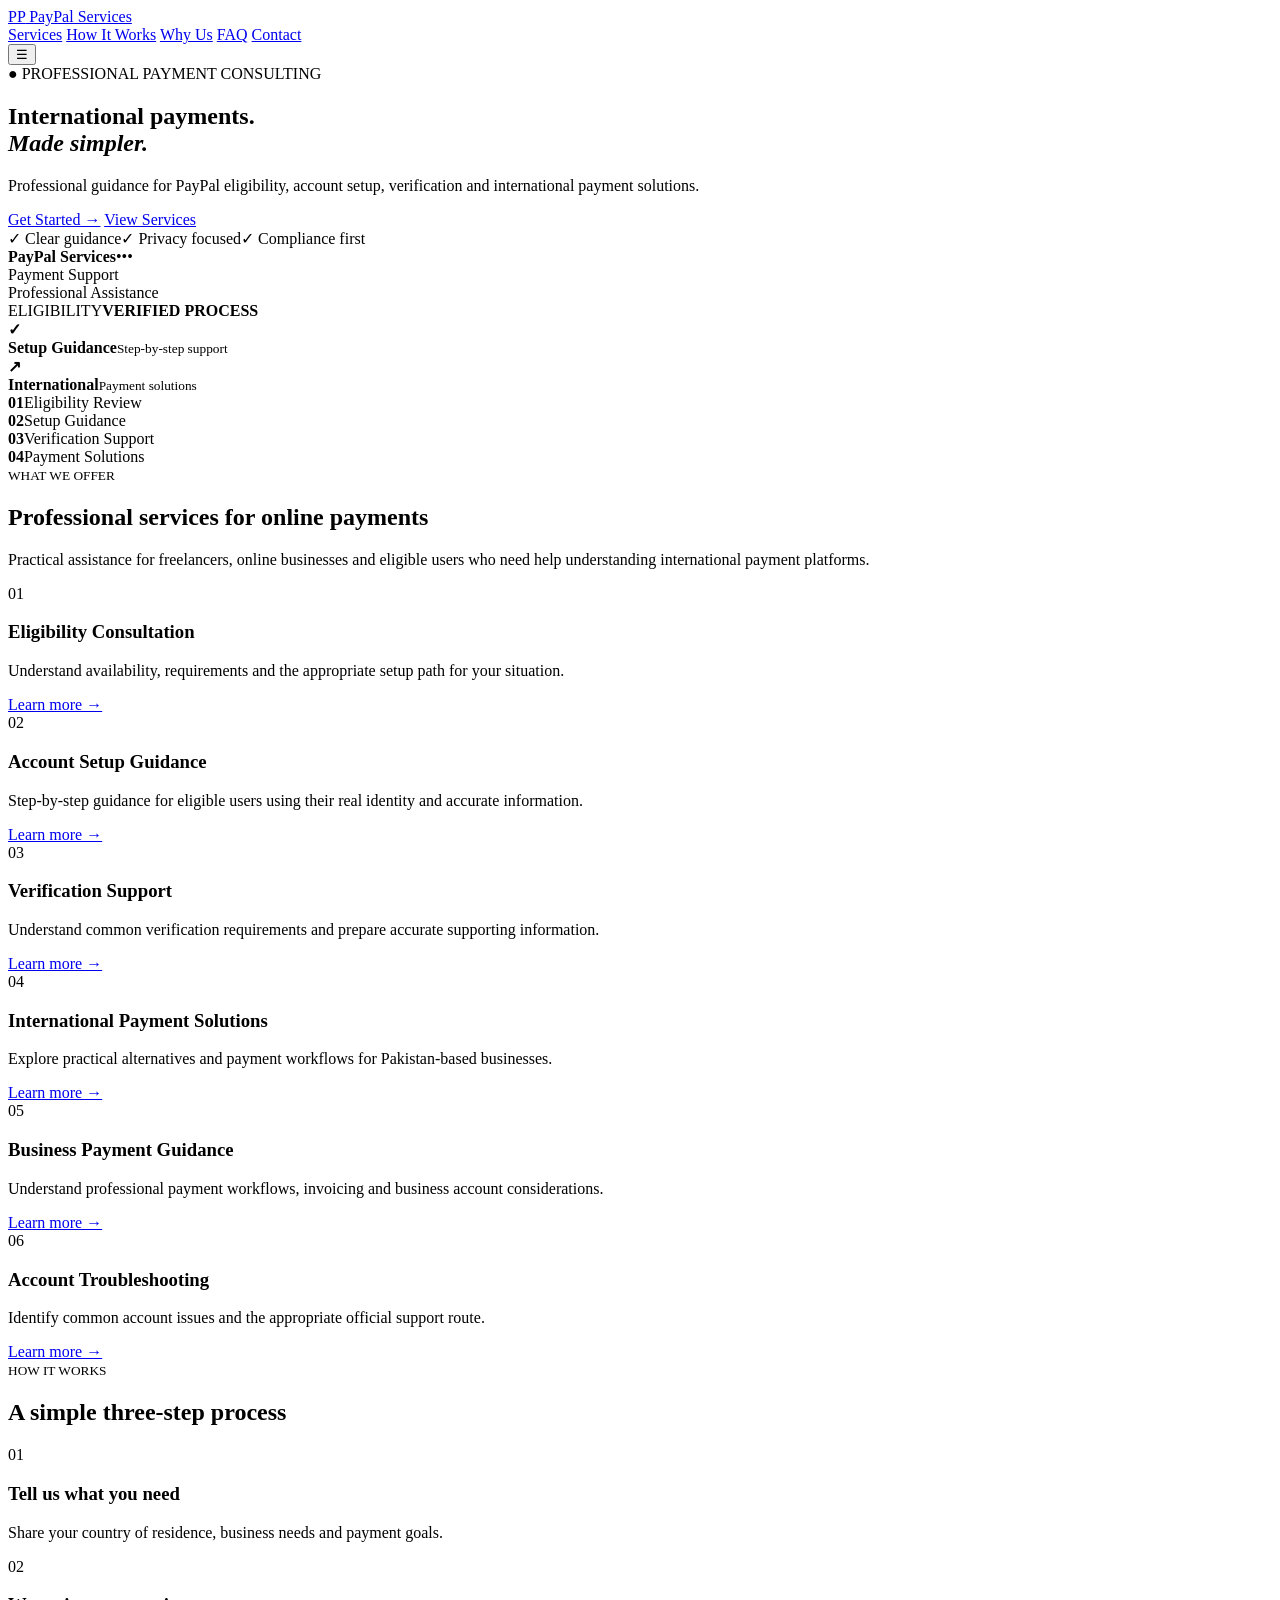
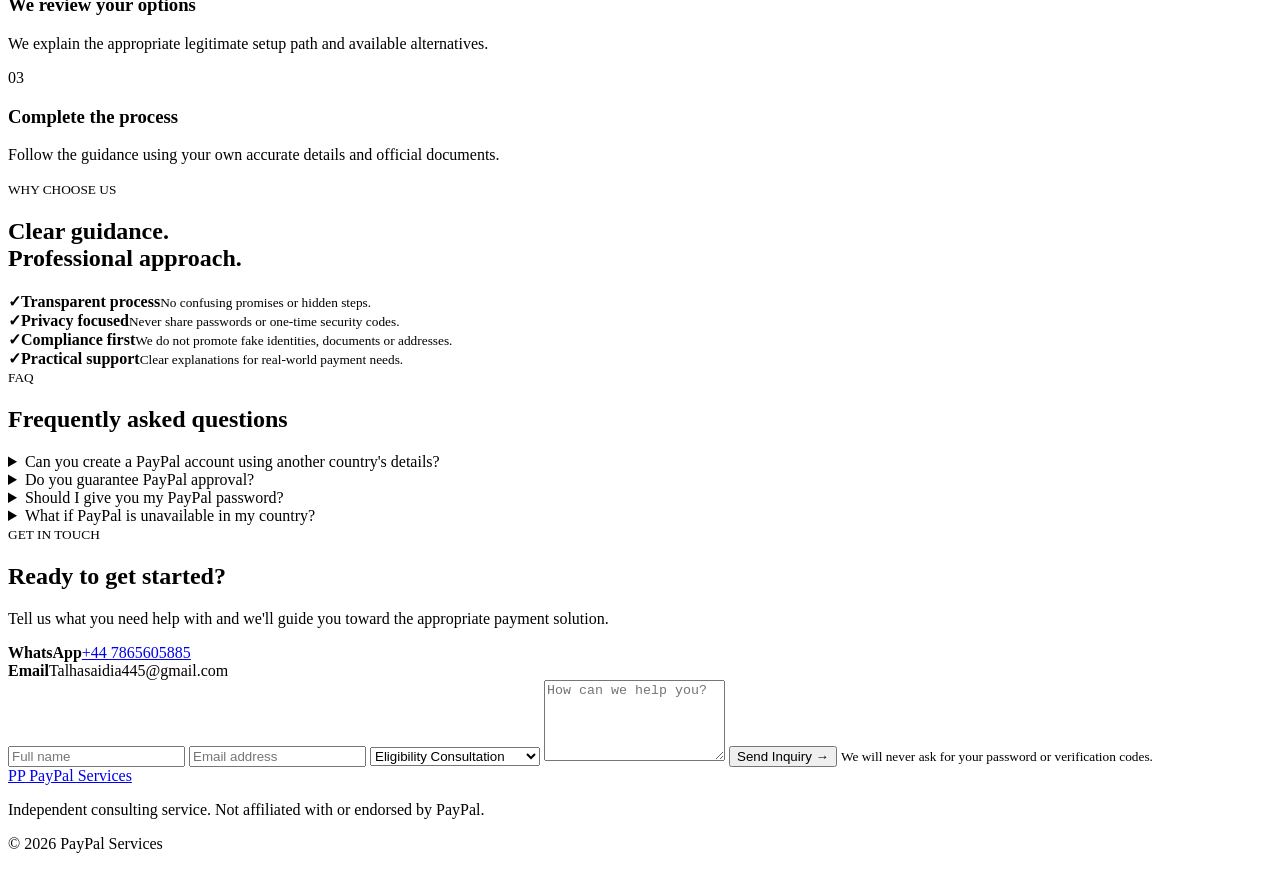
==== index[1].html @ 5d77dab0 "Add files via upload" ====
<!DOCTYPE html>
<html lang="en">
<head>
<meta charset="UTF-8">
<meta name="viewport" content="width=device-width, initial-scale=1.0">
<title>PayPal Services | Professional Payment Assistance</title>
<link rel="stylesheet" href="style.css">
</head>
<body>
<header>
  <div class="nav-wrap">
    <a class="logo" href="#home"><span>PP</span> PayPal Services</a>
    <nav>
      <a href="#services">Services</a>
      <a href="#how">How It Works</a>
      <a href="#about">Why Us</a>
      <a href="#faq">FAQ</a>
      <a class="nav-btn" href="#contact">Contact</a>
    </nav>
    <button class="hamburger">☰</button>
  </div>
</header>

<section id="home" class="hero">
  <div class="hero-inner">
    <div class="hero-text">
      <div class="pill">● PROFESSIONAL PAYMENT CONSULTING</div>
      <h1>International payments.<br><em>Made simpler.</em></h1>
      <p>Professional guidance for PayPal eligibility, account setup, verification and international payment solutions.</p>
      <div class="buttons">
        <a class="btn main" href="#contact">Get Started →</a>
        <a class="btn light" href="#services">View Services</a>
      </div>
      <div class="trust">
        <span>✓ Clear guidance</span><span>✓ Privacy focused</span><span>✓ Compliance first</span>
      </div>
    </div>
    <div class="hero-visual">
      <div class="orb"></div>
      <div class="payment-card">
        <div class="card-head"><b>PayPal Services</b><span>•••</span></div>
        <div class="card-title">Payment Support</div>
        <div class="card-number">Professional Assistance</div>
        <div class="card-bottom"><span>ELIGIBILITY</span><strong>VERIFIED PROCESS</strong></div>
      </div>
      <div class="floating f1"><b>✓</b><div><strong>Setup Guidance</strong><small>Step-by-step support</small></div></div>
      <div class="floating f2"><b>↗</b><div><strong>International</strong><small>Payment solutions</small></div></div>
    </div>
  </div>
</section>

<section class="stats">
  <div><strong>01</strong><span>Eligibility Review</span></div>
  <div><strong>02</strong><span>Setup Guidance</span></div>
  <div><strong>03</strong><span>Verification Support</span></div>
  <div><strong>04</strong><span>Payment Solutions</span></div>
</section>

<section id="services" class="section">
  <div class="heading">
    <div><small>WHAT WE OFFER</small><h2>Professional services for online payments</h2></div>
    <p>Practical assistance for freelancers, online businesses and eligible users who need help understanding international payment platforms.</p>
  </div>
  <div class="service-grid">
    <article><span class="num">01</span><h3>Eligibility Consultation</h3><p>Understand availability, requirements and the appropriate setup path for your situation.</p><a href="#contact">Learn more →</a></article>
    <article><span class="num">02</span><h3>Account Setup Guidance</h3><p>Step-by-step guidance for eligible users using their real identity and accurate information.</p><a href="#contact">Learn more →</a></article>
    <article><span class="num">03</span><h3>Verification Support</h3><p>Understand common verification requirements and prepare accurate supporting information.</p><a href="#contact">Learn more →</a></article>
    <article><span class="num">04</span><h3>International Payment Solutions</h3><p>Explore practical alternatives and payment workflows for Pakistan-based businesses.</p><a href="#contact">Learn more →</a></article>
    <article><span class="num">05</span><h3>Business Payment Guidance</h3><p>Understand professional payment workflows, invoicing and business account considerations.</p><a href="#contact">Learn more →</a></article>
    <article><span class="num">06</span><h3>Account Troubleshooting</h3><p>Identify common account issues and the appropriate official support route.</p><a href="#contact">Learn more →</a></article>
  </div>
</section>

<section id="how" class="dark-section">
  <div class="heading white">
    <div><small>HOW IT WORKS</small><h2>A simple three-step process</h2></div>
  </div>
  <div class="steps">
    <div><span>01</span><h3>Tell us what you need</h3><p>Share your country of residence, business needs and payment goals.</p></div>
    <div><span>02</span><h3>We review your options</h3><p>We explain the appropriate legitimate setup path and available alternatives.</p></div>
    <div><span>03</span><h3>Complete the process</h3><p>Follow the guidance using your own accurate details and official documents.</p></div>
  </div>
</section>

<section id="about" class="section why">
  <div>
    <small>WHY CHOOSE US</small>
    <h2>Clear guidance.<br>Professional approach.</h2>
  </div>
  <div class="why-list">
    <div><b>✓</b><span><strong>Transparent process</strong><small>No confusing promises or hidden steps.</small></span></div>
    <div><b>✓</b><span><strong>Privacy focused</strong><small>Never share passwords or one-time security codes.</small></span></div>
    <div><b>✓</b><span><strong>Compliance first</strong><small>We do not promote fake identities, documents or addresses.</small></span></div>
    <div><b>✓</b><span><strong>Practical support</strong><small>Clear explanations for real-world payment needs.</small></span></div>
  </div>
</section>

<section id="faq" class="faq section">
  <div class="heading"><div><small>FAQ</small><h2>Frequently asked questions</h2></div></div>
  <details><summary>Can you create a PayPal account using another country's details?</summary><p>No. Our service focuses on legitimate setups. Users should provide their actual country of residence and accurate information.</p></details>
  <details><summary>Do you guarantee PayPal approval?</summary><p>No. Account approval and verification are controlled by the payment provider.</p></details>
  <details><summary>Should I give you my PayPal password?</summary><p>No. Never share your password, OTP, security answers or authentication codes with anyone.</p></details>
  <details><summary>What if PayPal is unavailable in my country?</summary><p>We can discuss alternative international payment solutions that may be appropriate for your circumstances.</p></details>
</section>

<section id="contact" class="contact">
  <div>
    <small>GET IN TOUCH</small>
    <h2>Ready to get started?</h2>
    <p>Tell us what you need help with and we'll guide you toward the appropriate payment solution.</p>
    <div class="contact-info">
      <div><b>WhatsApp</b><a href="https://wa.me/447865605885" target="_blank"><span>+44 7865605885</span></a></div>
      <div><b>Email</b><span>Talhasaidia445@gmail.com</span></div>
    </div>
  </div>
  <form onsubmit="sendMessage(event)">
    <input id="name" required placeholder="Full name">
    <input id="email" type="email" required placeholder="Email address">
    <select id="service"><option>Eligibility Consultation</option><option>Account Setup Guidance</option><option>Verification Support</option><option>Payment Solutions</option><option>Other</option></select>
    <textarea id="message" required placeholder="How can we help you?" rows="5"></textarea>
    <button class="btn main" type="submit">Send Inquiry →</button>
    <small>We will never ask for your password or verification codes.</small>
  </form>
</section>

<footer>
  <a class="logo" href="#home"><span>PP</span> PayPal Services</a>
  <p>Independent consulting service. Not affiliated with or endorsed by PayPal.</p>
  <p>© 2026 PayPal Services</p>
</footer>
<script src="script.js"></script>
</body>
</html>
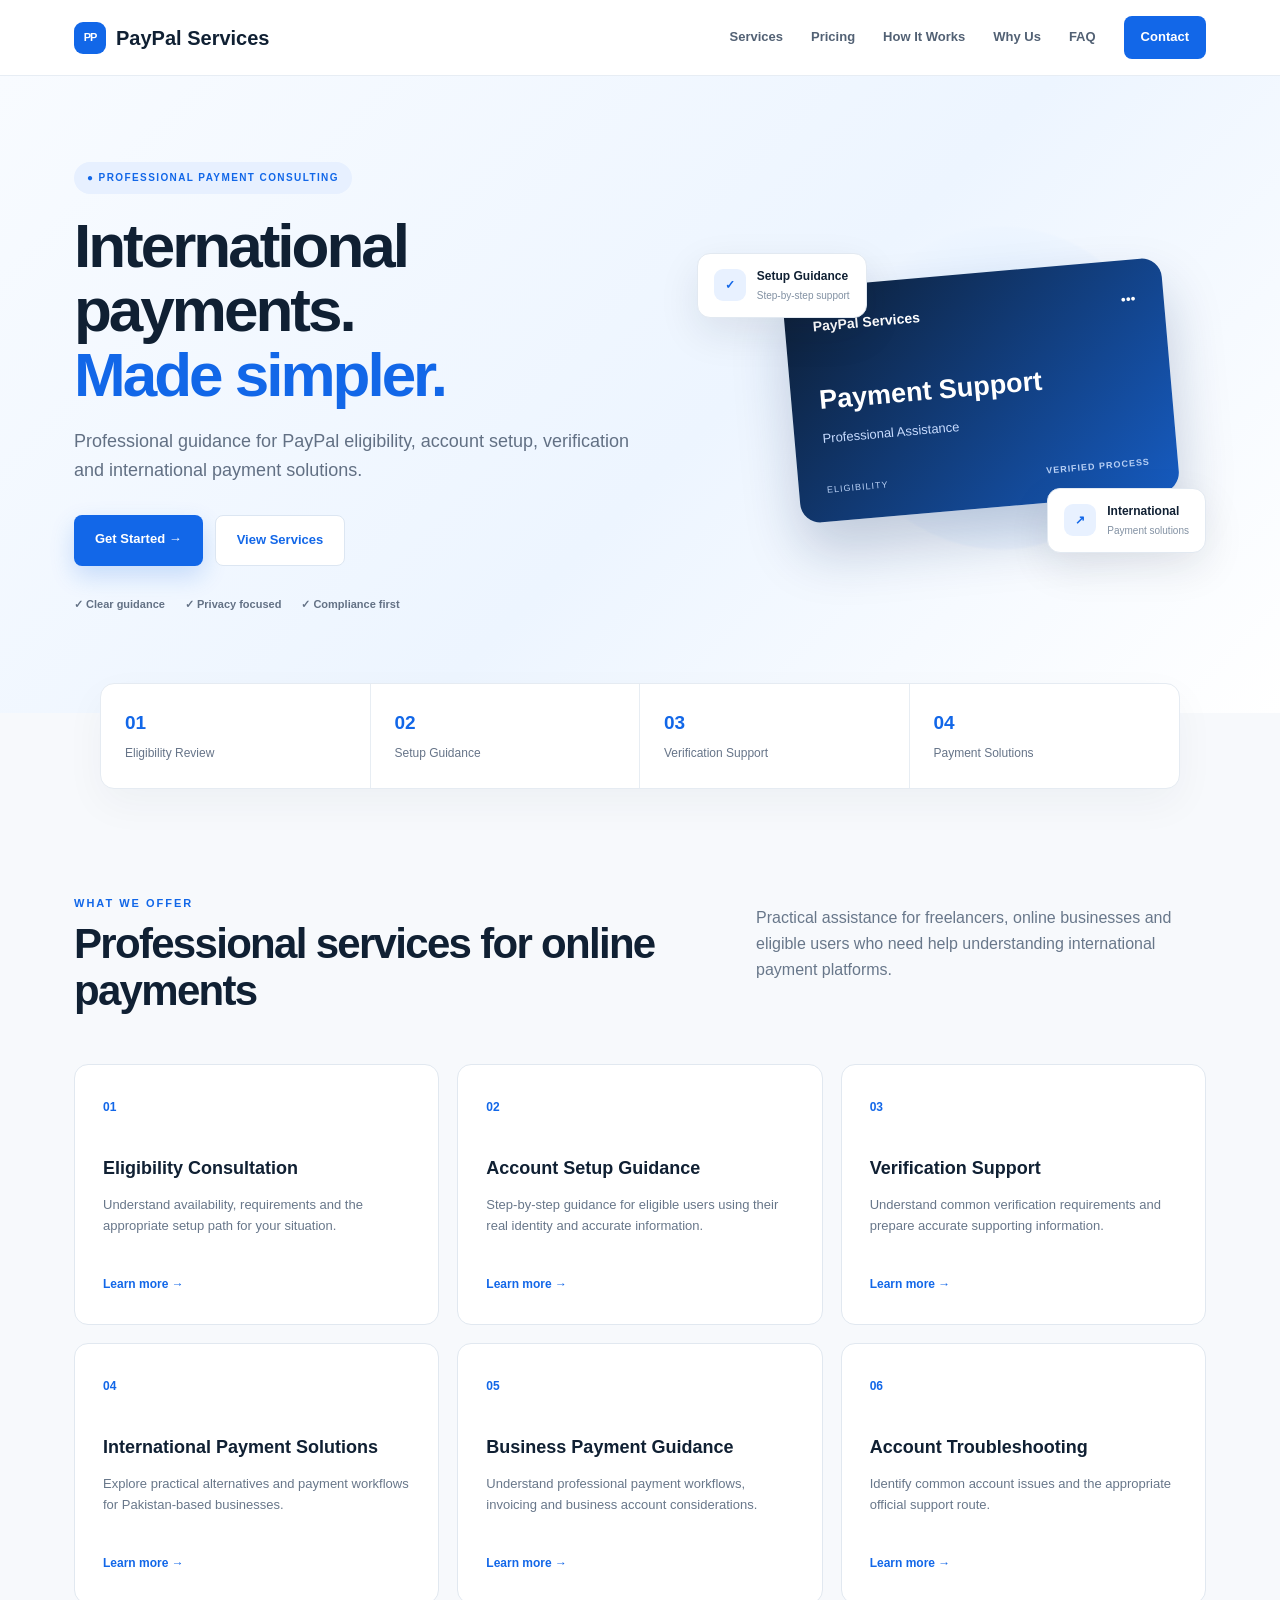
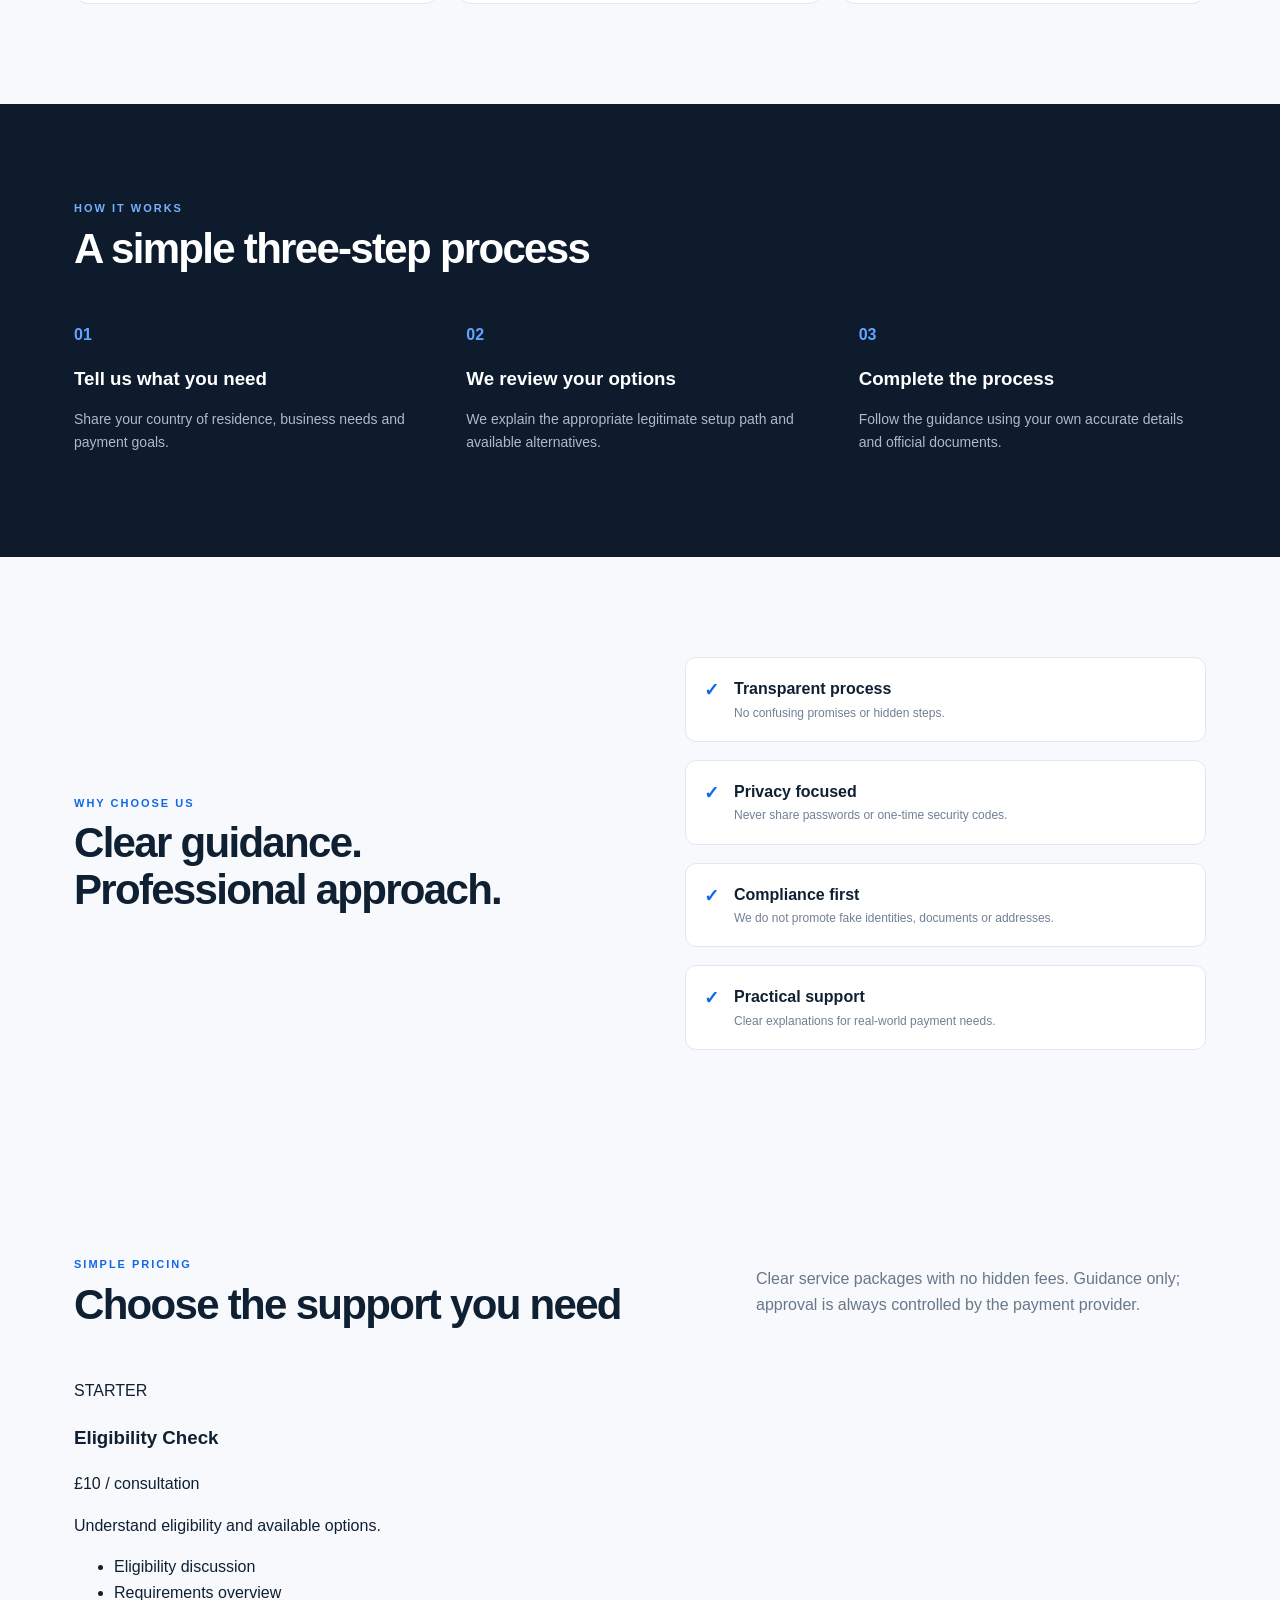
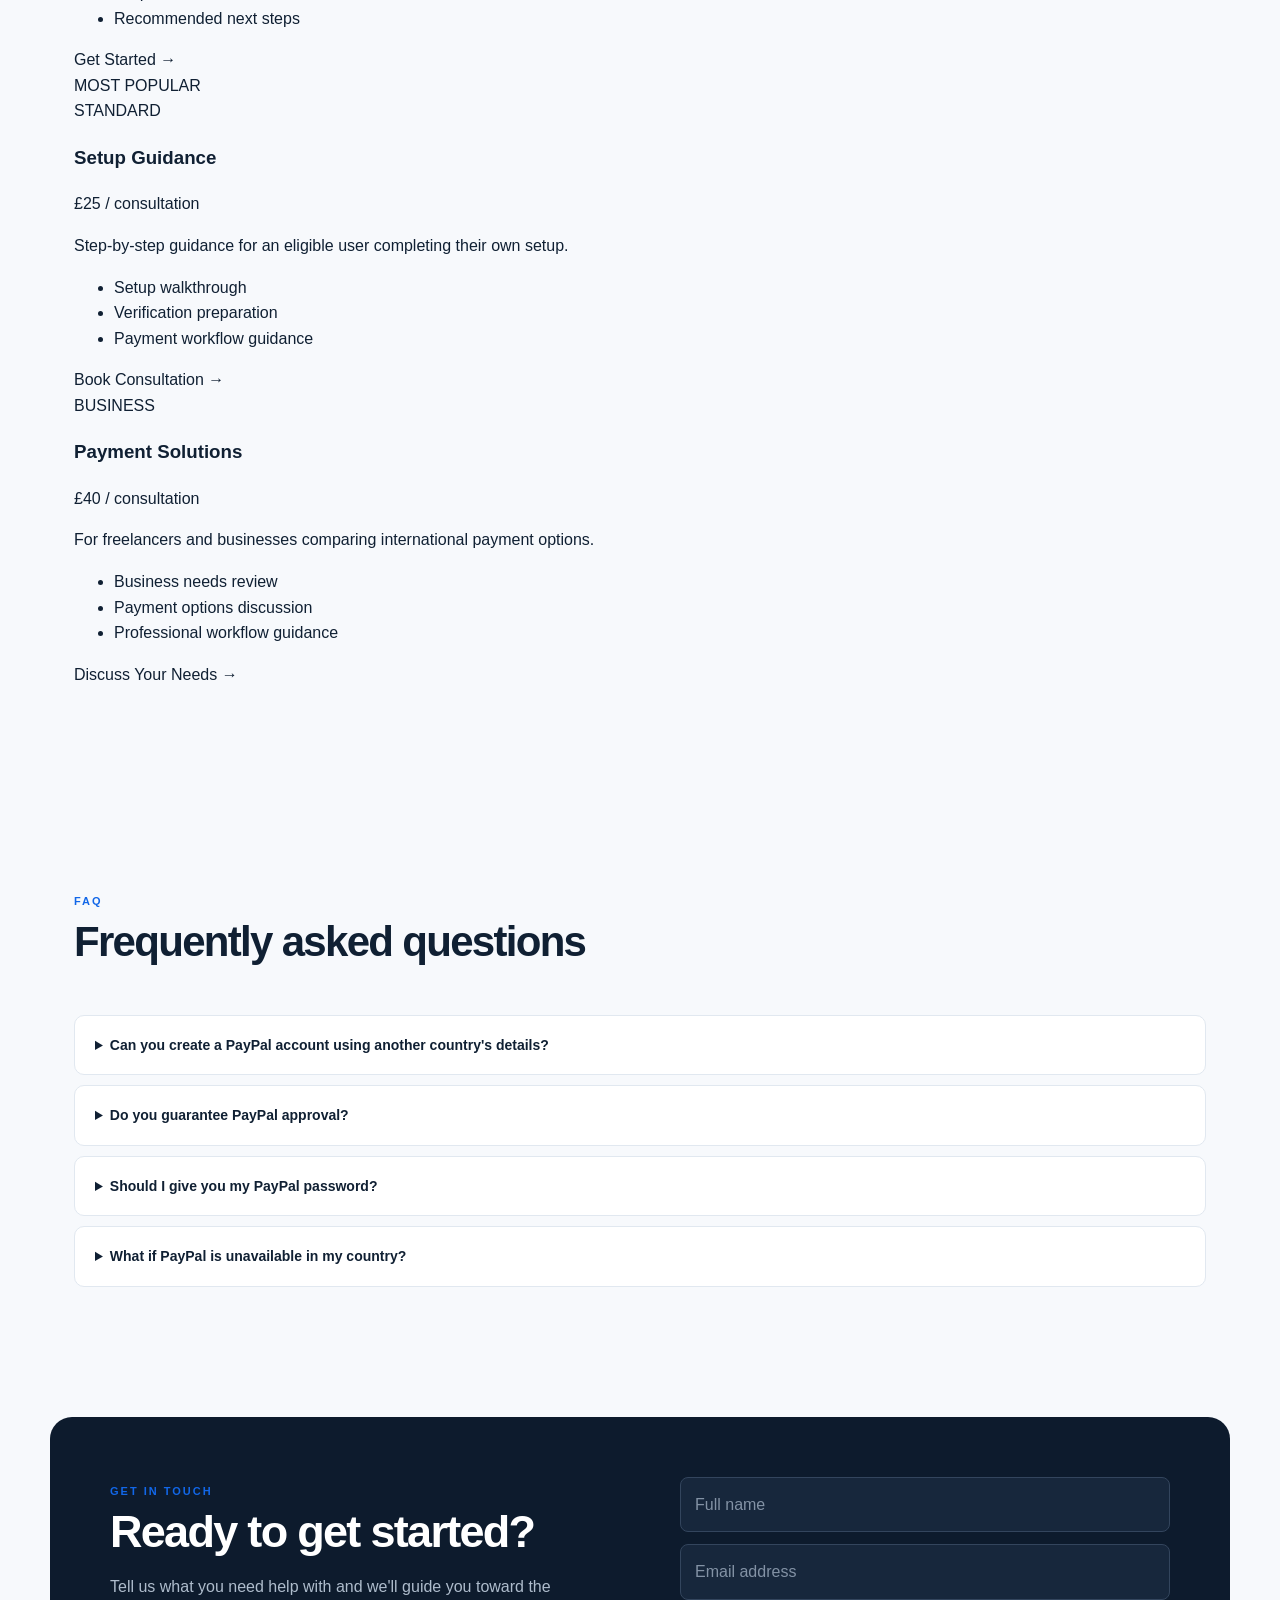
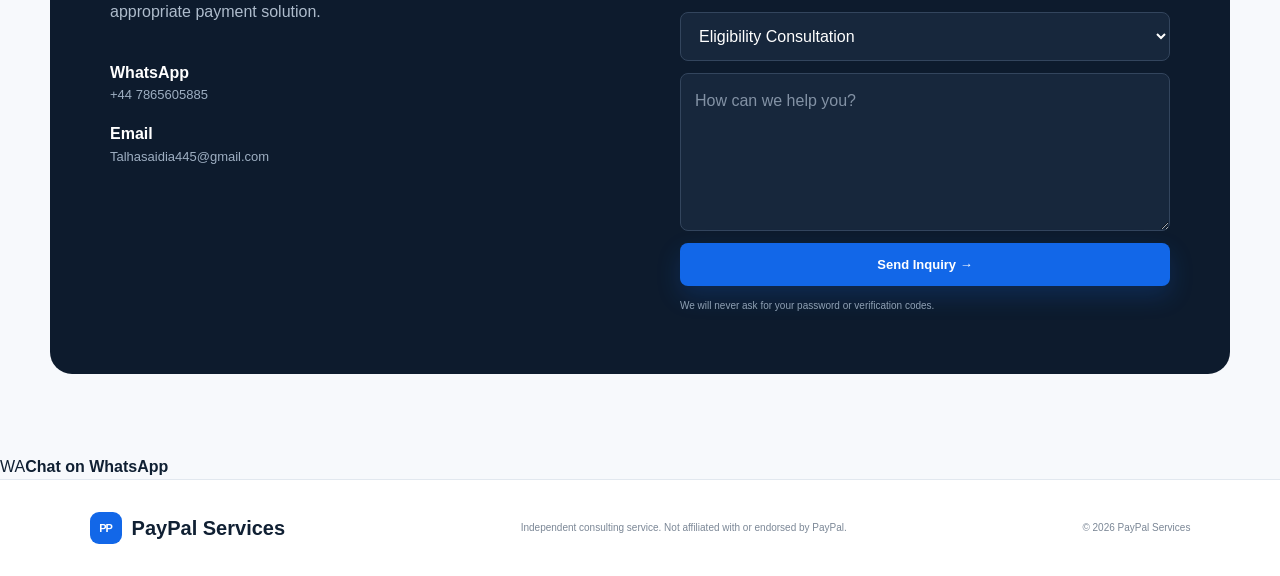
==== commit 31a833e1: "Add files via upload" ====
--- a/index[1].html
+++ b/index[1].html
@@ -11,7 +11,7 @@
   <div class="nav-wrap">
     <a class="logo" href="#home"><span>PP</span> PayPal Services</a>
     <nav>
-      <a href="#services">Services</a>
+      <a href="#services">Services</a><a href="#pricing">Pricing</a>
       <a href="#how">How It Works</a>
       <a href="#about">Why Us</a>
       <a href="#faq">FAQ</a>
@@ -95,7 +95,13 @@
   </div>
 </section>
 
-<section id="faq" class="faq section">
+<section id="pricing" class="section pricing-section">
+<div class="heading"><div><small>SIMPLE PRICING</small><h2>Choose the support you need</h2></div><p>Clear service packages with no hidden fees. Guidance only; approval is always controlled by the payment provider.</p></div>
+<div class="pricing-grid">
+<article class="price-card"><div class="price-label">STARTER</div><h3>Eligibility Check</h3><div class="price">£10 <span>/ consultation</span></div><p>Understand eligibility and available options.</p><ul><li>Eligibility discussion</li><li>Requirements overview</li><li>Recommended next steps</li></ul><a class="price-btn" href="#contact">Get Started →</a></article>
+<article class="price-card featured"><div class="popular">MOST POPULAR</div><div class="price-label">STANDARD</div><h3>Setup Guidance</h3><div class="price">£25 <span>/ consultation</span></div><p>Step-by-step guidance for an eligible user completing their own setup.</p><ul><li>Setup walkthrough</li><li>Verification preparation</li><li>Payment workflow guidance</li></ul><a class="price-btn" href="#contact">Book Consultation →</a></article>
+<article class="price-card"><div class="price-label">BUSINESS</div><h3>Payment Solutions</h3><div class="price">£40 <span>/ consultation</span></div><p>For freelancers and businesses comparing international payment options.</p><ul><li>Business needs review</li><li>Payment options discussion</li><li>Professional workflow guidance</li></ul><a class="price-btn" href="#contact">Discuss Your Needs →</a></article>
+</div></section><section id="faq" class="faq section">
   <div class="heading"><div><small>FAQ</small><h2>Frequently asked questions</h2></div></div>
   <details><summary>Can you create a PayPal account using another country's details?</summary><p>No. Our service focuses on legitimate setups. Users should provide their actual country of residence and accurate information.</p></details>
   <details><summary>Do you guarantee PayPal approval?</summary><p>No. Account approval and verification are controlled by the payment provider.</p></details>
@@ -123,7 +129,7 @@
   </form>
 </section>
 
-<footer>
+<a class="whatsapp-float" href="https://wa.me/447865605885?text=Hello%20PayPal%20Services%2C%20I%20would%20like%20a%20consultation." target="_blank" aria-label="Chat on WhatsApp"><span>WA</span><b>Chat on WhatsApp</b></a><footer>
   <a class="logo" href="#home"><span>PP</span> PayPal Services</a>
   <p>Independent consulting service. Not affiliated with or endorsed by PayPal.</p>
   <p>© 2026 PayPal Services</p>
--- a/style.css
+++ b/style.css
@@ -0,0 +1,2 @@
+@import url('https://fonts.googleapis.com/css2?family=Inter:wght@400;500;600;700;800&display=swap');
+*{box-sizing:border-box}html{scroll-behavior:smooth}body{margin:0;font-family:Inter,Arial,sans-serif;color:#102033;background:#f7f9fc;line-height:1.6}a{text-decoration:none;color:inherit}header{height:76px;background:#fff;border-bottom:1px solid #e7edf4;position:sticky;top:0;z-index:20}.nav-wrap{max-width:1180px;height:100%;margin:auto;padding:0 24px;display:flex;align-items:center;justify-content:space-between}.logo{font-size:20px;font-weight:800;display:flex;align-items:center;gap:10px}.logo span{display:grid;place-items:center;width:32px;height:32px;border-radius:9px;background:#1267e8;color:#fff;font-size:11px;letter-spacing:-1px}.nav-wrap nav{display:flex;align-items:center;gap:28px;color:#526174;font-size:13px;font-weight:600}.nav-btn{background:#1267e8;color:#fff;padding:11px 17px;border-radius:8px}.hamburger{display:none;border:0;background:transparent;font-size:25px}.hero{background:linear-gradient(135deg,#f8fbff 0%,#edf5ff 55%,#fff 100%);overflow:hidden}.hero-inner{max-width:1180px;margin:auto;padding:86px 24px 100px;display:grid;grid-template-columns:1.05fr .95fr;align-items:center;gap:60px}.pill{display:inline-block;color:#1267e8;background:#e7f0ff;border-radius:50px;padding:8px 13px;font-size:10px;font-weight:800;letter-spacing:1.4px}.hero h1{font-size:62px;line-height:1.04;letter-spacing:-3px;margin:20px 0}.hero h1 em{font-style:normal;color:#1267e8}.hero-text>p{max-width:620px;color:#627084;font-size:18px}.buttons{display:flex;gap:12px;margin:30px 0}.btn{display:inline-block;padding:14px 21px;border-radius:8px;font-size:13px;font-weight:800;border:0;cursor:pointer}.btn.main{background:#1267e8;color:#fff;box-shadow:0 10px 25px #1267e833}.btn.light{background:#fff;color:#1267e8;border:1px solid #dce6f2}.trust{display:flex;gap:20px;flex-wrap:wrap;font-size:11px;font-weight:700;color:#637185}.hero-visual{height:430px;position:relative}.orb{position:absolute;width:390px;height:390px;border-radius:50%;right:10px;top:20px;background:radial-gradient(circle,#d7eaff,#edf5ff 58%,transparent 59%)}.payment-card{position:absolute;width:380px;height:235px;right:35px;top:100px;border-radius:20px;padding:28px;background:linear-gradient(135deg,#0d1e35,#165bc0);color:#fff;box-shadow:0 30px 55px #0c2a5b38;transform:rotate(-5deg)}.card-head{display:flex;justify-content:space-between;font-size:14px}.card-title{font-size:27px;font-weight:800;margin-top:42px}.card-number{color:#c8dcff;font-size:13px;margin-top:6px}.card-bottom{position:absolute;bottom:25px;left:28px;right:28px;display:flex;justify-content:space-between;font-size:9px;letter-spacing:1px;color:#b8d0f5}.floating{position:absolute;background:#fff;border:1px solid #e2e9f1;border-radius:13px;padding:13px 16px;display:flex;align-items:center;gap:11px;box-shadow:0 15px 40px #10203318;font-size:12px}.floating b{display:grid;place-items:center;width:32px;height:32px;border-radius:9px;background:#e8f1ff;color:#1267e8}.floating small{display:block;color:#8190a2;margin-top:2px}.f1{left:0;top:80px}.f2{right:0;bottom:50px}.stats{max-width:1080px;margin:-30px auto 0;position:relative;background:#fff;border:1px solid #e5ebf2;border-radius:14px;display:grid;grid-template-columns:repeat(4,1fr);box-shadow:0 15px 40px #12233b0b}.stats div{padding:24px;border-right:1px solid #e7edf3}.stats div:last-child{border:0}.stats strong{display:block;color:#1267e8;font-size:19px}.stats span{font-size:12px;color:#667488}.section{max-width:1180px;margin:auto;padding:100px 24px}.heading{display:flex;justify-content:space-between;gap:60px;margin-bottom:45px}.heading h2,.why h2,.contact h2{font-size:42px;line-height:1.12;letter-spacing:-1.7px;margin:5px 0}.heading small,.why>div>small,.contact>div>small{font-size:11px;letter-spacing:2px;font-weight:800;color:#1267e8}.heading>p{max-width:450px;color:#68778a}.service-grid{display:grid;grid-template-columns:repeat(3,1fr);gap:18px}.service-grid article{background:#fff;border:1px solid #e1e8f0;border-radius:14px;padding:28px;transition:.2s}.service-grid article:hover{transform:translateY(-4px);box-shadow:0 18px 35px #10203312}.num{color:#1267e8;font-size:12px;font-weight:800}.service-grid h3{font-size:18px;margin:35px 0 8px}.service-grid p{color:#68778a;font-size:13px;min-height:62px}.service-grid a{color:#1267e8;font-size:12px;font-weight:800}.dark-section{background:#0d1b2d;color:#fff;padding:90px max(24px,calc((100% - 1132px)/2))}.white small{color:#77b0ff}.white h2{color:#fff}.steps{display:grid;grid-template-columns:repeat(3,1fr);gap:45px}.steps span{color:#62a5ff;font-weight:800}.steps h3{margin:17px 0 6px}.steps p{color:#adbacb;font-size:14px}.why{display:grid;grid-template-columns:1fr 1fr;gap:90px;align-items:center}.why-list{display:grid;gap:18px}.why-list>div{display:flex;gap:15px;align-items:flex-start;background:#fff;border:1px solid #e2e8f0;border-radius:11px;padding:18px}.why-list b{color:#1267e8;font-size:18px}.why-list strong,.why-list small{display:block}.why-list small{color:#718094;font-size:12px;margin-top:2px}.faq details{background:#fff;border:1px solid #e1e8f0;border-radius:10px;margin:10px 0;padding:18px 20px}.faq summary{font-size:14px;font-weight:700;cursor:pointer}.faq details p{color:#68778a;font-size:13px}.contact{max-width:1180px;margin:20px auto 80px;padding:60px;border-radius:22px;background:#0d1b2d;color:#fff;display:grid;grid-template-columns:1fr 1fr;gap:80px}.contact h2{font-size:45px}.contact p{color:#aebccc}.contact-info{margin-top:35px;display:grid;gap:15px}.contact-info b,.contact-info span{display:block}.contact-info span{color:#9eafc2;font-size:13px}.contact form{display:grid;gap:12px}.contact input,.contact select,.contact textarea{width:100%;font:inherit;background:#17273c;color:#fff;border:1px solid #33455d;border-radius:8px;padding:14px}.contact input::placeholder,.contact textarea::placeholder{color:#8392a5}.contact form small{color:#8fa0b4;font-size:10px}footer{background:#fff;border-top:1px solid #e2e8ef;padding:32px 7%;display:flex;gap:25px;align-items:center;justify-content:space-between;flex-wrap:wrap}footer p{font-size:10px;color:#7b8796;margin:0}@media(max-width:850px){.nav-wrap nav{display:none}.hamburger{display:block}.hero-inner{grid-template-columns:1fr;padding-top:55px}.hero h1{font-size:48px}.hero-visual{height:350px}.payment-card{width:320px;right:5%;}.floating.f1{left:0}.stats{margin:0 18px;grid-template-columns:1fr 1fr}.stats div:nth-child(2){border-right:0}.service-grid,.steps,.why,.contact{grid-template-columns:1fr}.heading{display:block}.heading>p{margin-top:18px}.section{padding:70px 22px}.contact{margin:20px;padding:38px 25px}.contact h2,.heading h2,.why h2{font-size:34px}}@media(max-width:480px){.hero h1{font-size:40px}.hero-visual{transform:scale(.86);transform-origin:center}.buttons{flex-direction:column}.stats{font-size:11px}.stats div{padding:17px}.payment-card{right:-15px}.floating.f2{right:-10px}}
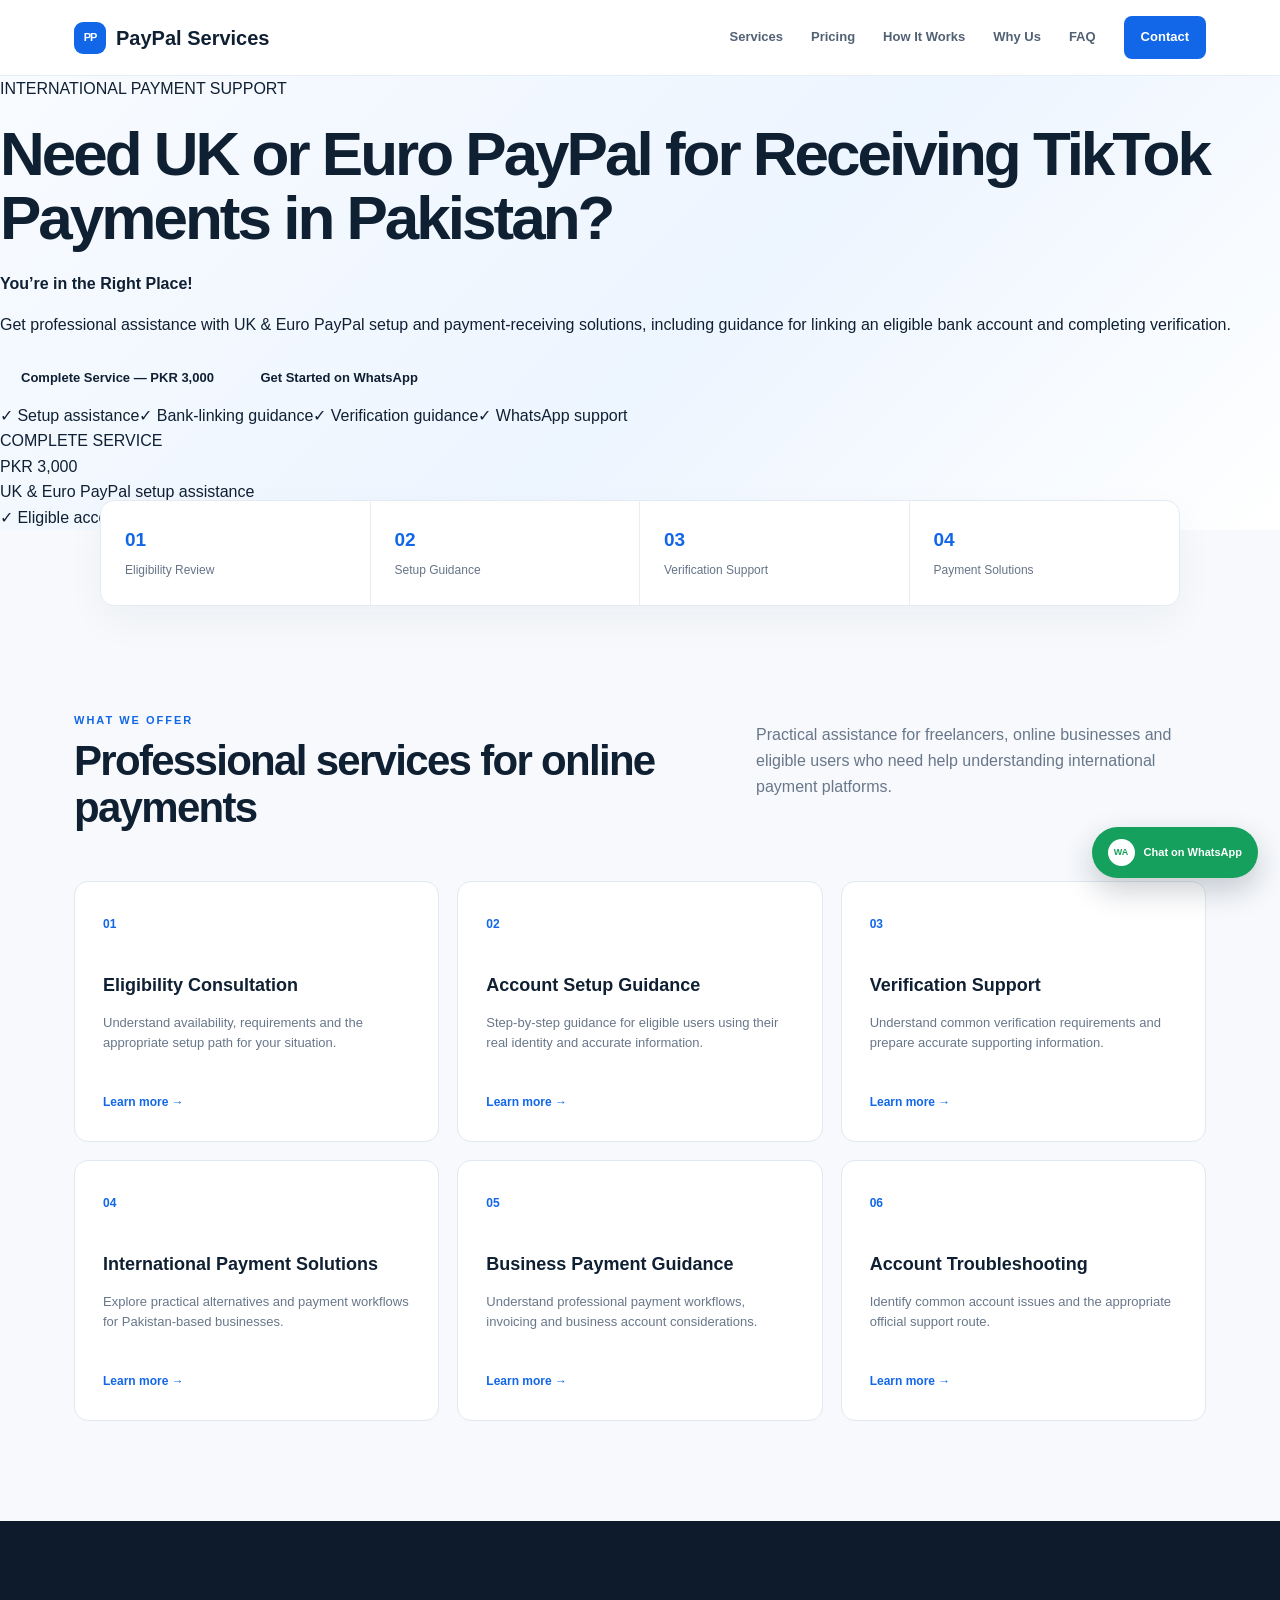
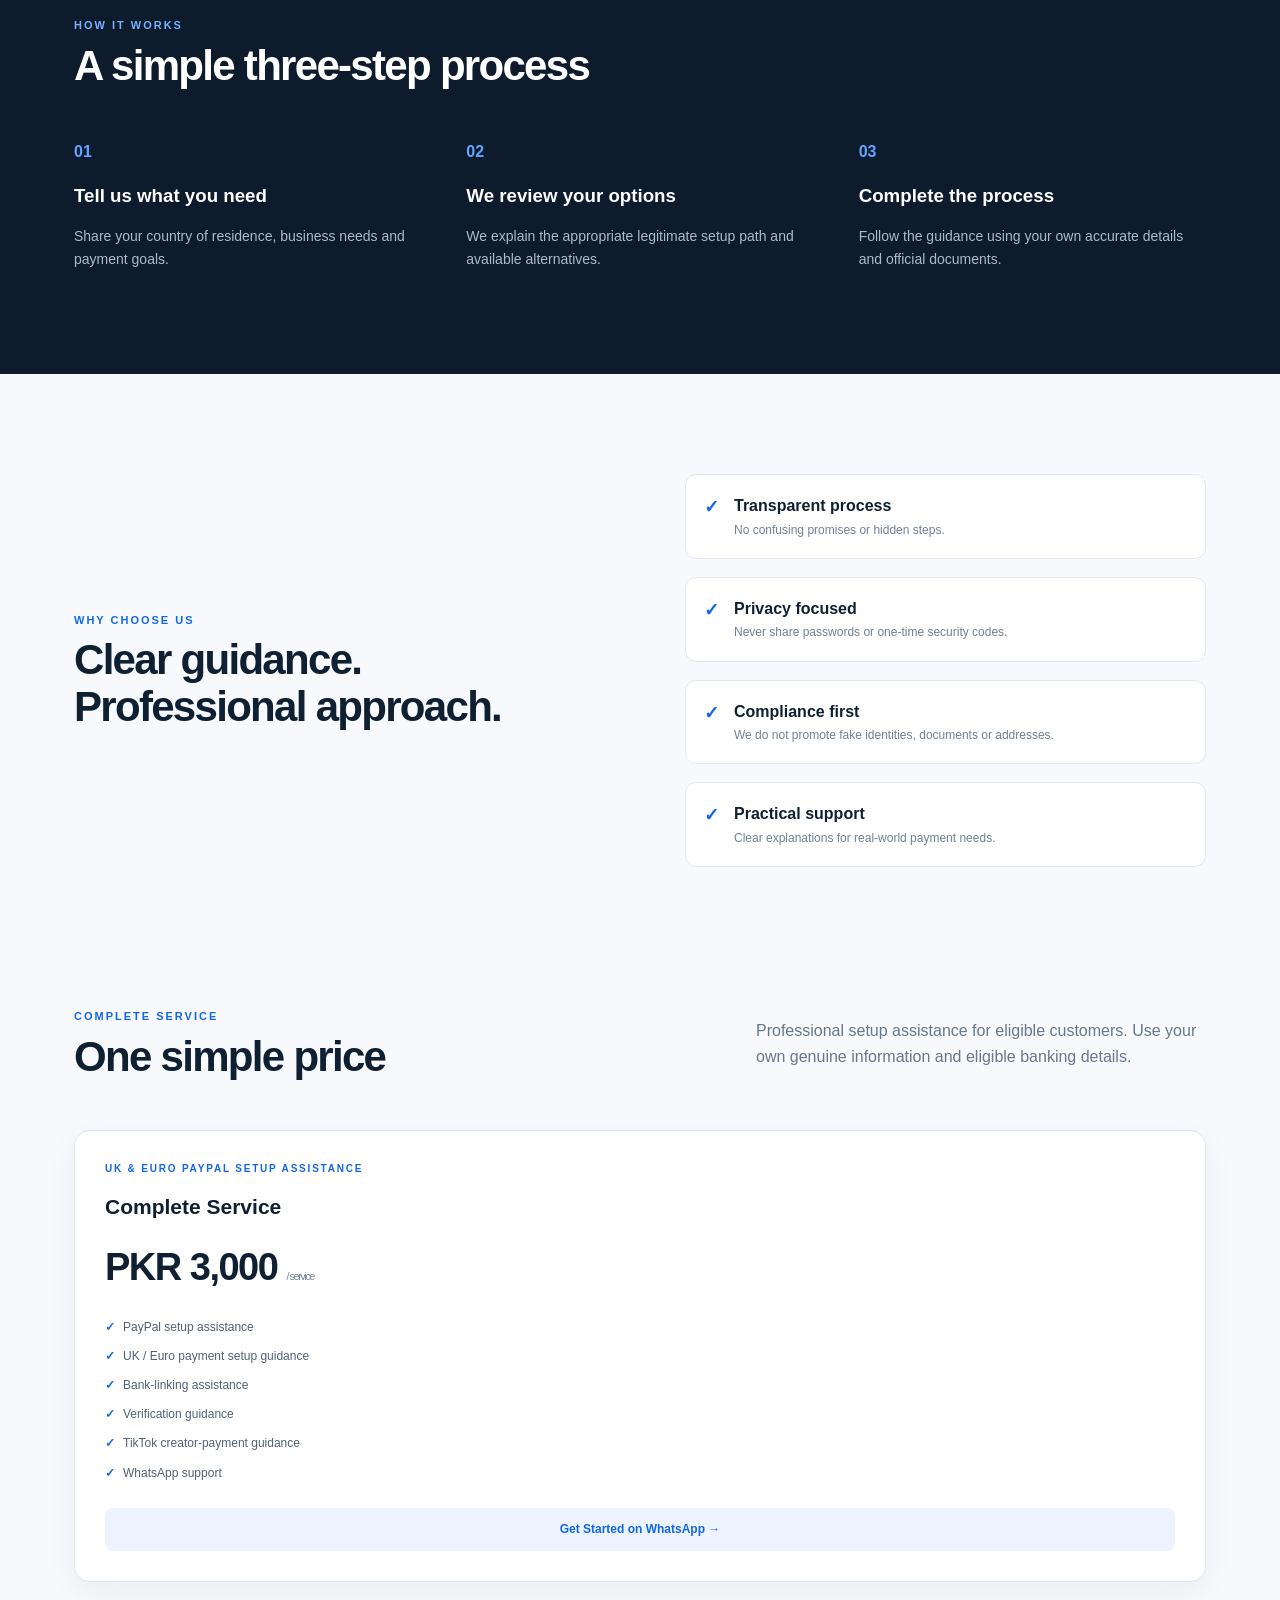
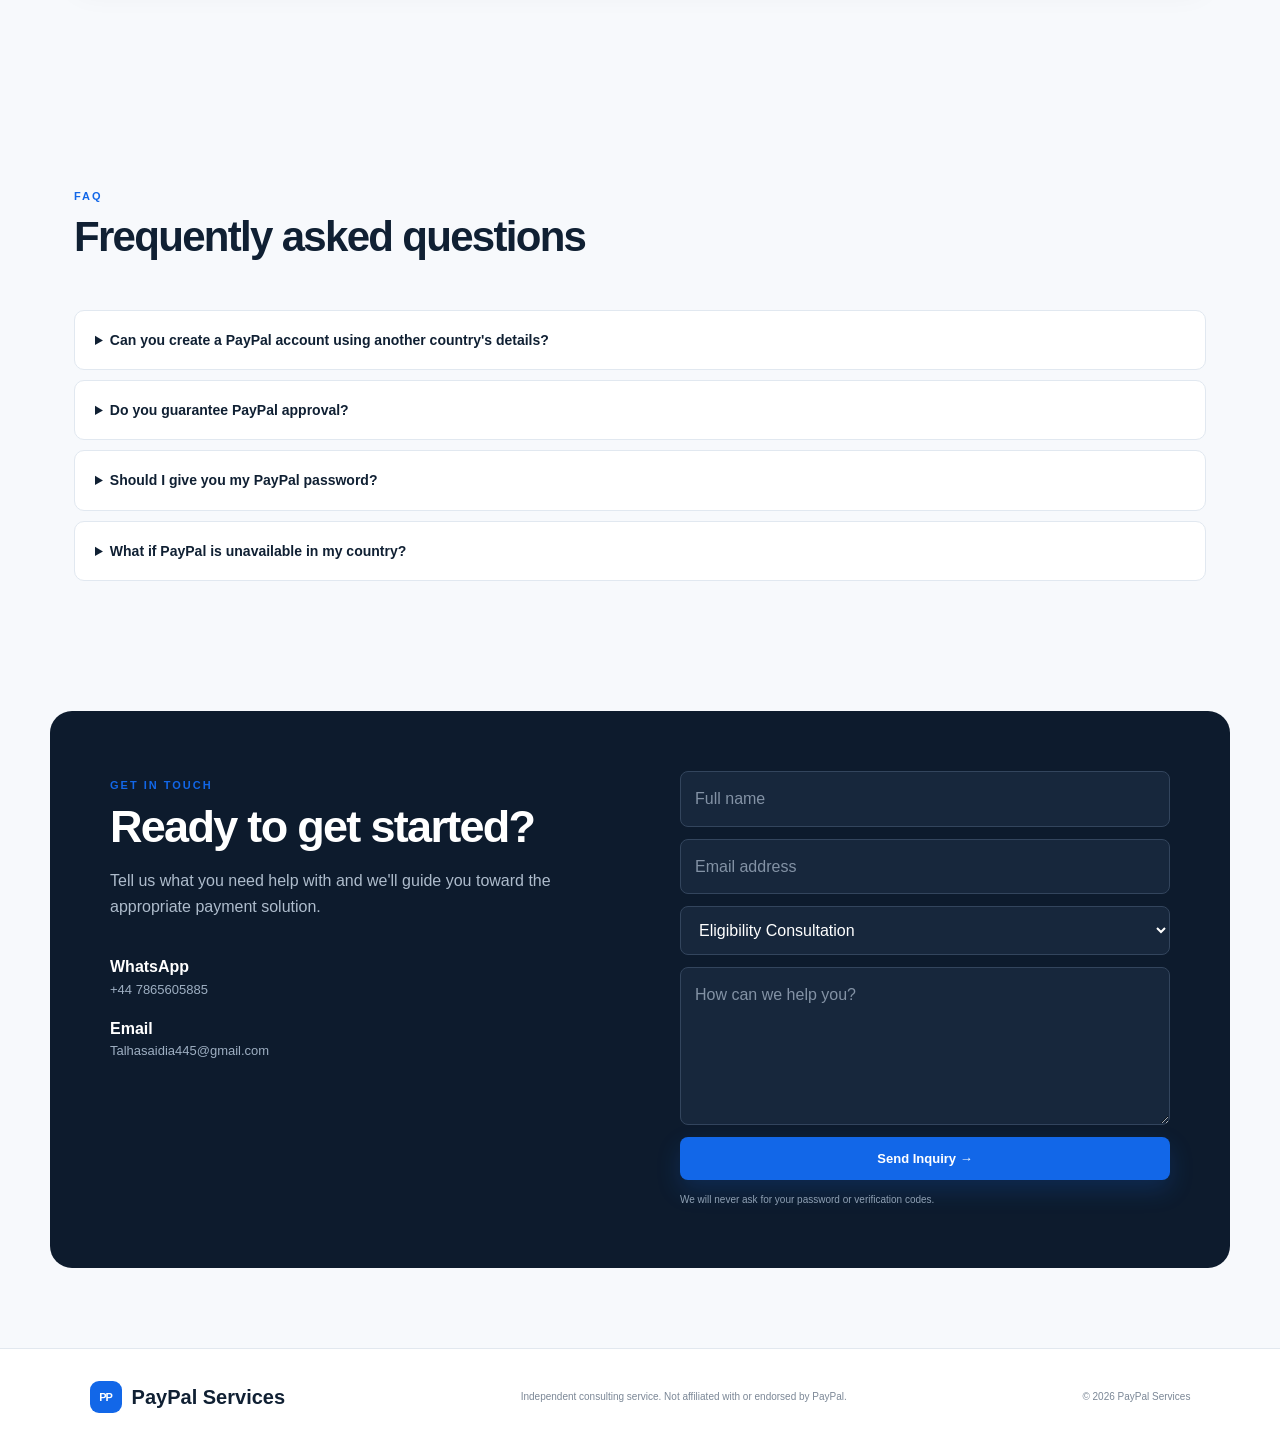
==== commit 74107efe: "Add files via upload" ====
--- a/index[1].html
+++ b/index[1].html
@@ -22,31 +22,23 @@
 </header>
 
 <section id="home" class="hero">
-  <div class="hero-inner">
-    <div class="hero-text">
-      <div class="pill">● PROFESSIONAL PAYMENT CONSULTING</div>
-      <h1>International payments.<br><em>Made simpler.</em></h1>
-      <p>Professional guidance for PayPal eligibility, account setup, verification and international payment solutions.</p>
-      <div class="buttons">
-        <a class="btn main" href="#contact">Get Started →</a>
-        <a class="btn light" href="#services">View Services</a>
-      </div>
-      <div class="trust">
-        <span>✓ Clear guidance</span><span>✓ Privacy focused</span><span>✓ Compliance first</span>
-      </div>
-    </div>
-    <div class="hero-visual">
-      <div class="orb"></div>
-      <div class="payment-card">
-        <div class="card-head"><b>PayPal Services</b><span>•••</span></div>
-        <div class="card-title">Payment Support</div>
-        <div class="card-number">Professional Assistance</div>
-        <div class="card-bottom"><span>ELIGIBILITY</span><strong>VERIFIED PROCESS</strong></div>
-      </div>
-      <div class="floating f1"><b>✓</b><div><strong>Setup Guidance</strong><small>Step-by-step support</small></div></div>
-      <div class="floating f2"><b>↗</b><div><strong>International</strong><small>Payment solutions</small></div></div>
-    </div>
+<div class="hero-copy">
+  <div class="eyebrow">INTERNATIONAL PAYMENT SUPPORT</div>
+  <h1>Need UK or Euro PayPal for Receiving TikTok Payments in Pakistan?</h1>
+  <p class="hero-lead"><strong>You’re in the Right Place!</strong></p>
+  <p>Get professional assistance with UK &amp; Euro PayPal setup and payment-receiving solutions, including guidance for linking an eligible bank account and completing verification.</p>
+  <div class="hero-actions">
+    <a class="btn primary" href="#pricing">Complete Service — PKR 3,000</a>
+    <a class="btn secondary" href="https://wa.me/447865605885?text=Hello%20PayPal%20Services%2C%20I%20want%20to%20discuss%20the%20UK%20or%20Euro%20PayPal%20setup%20service." target="_blank">Get Started on WhatsApp</a>
   </div>
+  <div class="hero-points"><span>✓ Setup assistance</span><span>✓ Bank-linking guidance</span><span>✓ Verification guidance</span><span>✓ WhatsApp support</span></div>
+</div>
+<div class="hero-card">
+  <div class="mini-label">COMPLETE SERVICE</div>
+  <div class="hero-price">PKR 3,000</div>
+  <div class="mini-note">UK &amp; Euro PayPal setup assistance</div>
+  <div class="mini-list"><span>✓ Eligible account guidance</span><span>✓ Payment receiving guidance</span><span>✓ Verification preparation</span></div>
+</div>
 </section>
 
 <section class="stats">
@@ -96,12 +88,27 @@
 </section>
 
 <section id="pricing" class="section pricing-section">
-<div class="heading"><div><small>SIMPLE PRICING</small><h2>Choose the support you need</h2></div><p>Clear service packages with no hidden fees. Guidance only; approval is always controlled by the payment provider.</p></div>
-<div class="pricing-grid">
-<article class="price-card"><div class="price-label">STARTER</div><h3>Eligibility Check</h3><div class="price">£10 <span>/ consultation</span></div><p>Understand eligibility and available options.</p><ul><li>Eligibility discussion</li><li>Requirements overview</li><li>Recommended next steps</li></ul><a class="price-btn" href="#contact">Get Started →</a></article>
-<article class="price-card featured"><div class="popular">MOST POPULAR</div><div class="price-label">STANDARD</div><h3>Setup Guidance</h3><div class="price">£25 <span>/ consultation</span></div><p>Step-by-step guidance for an eligible user completing their own setup.</p><ul><li>Setup walkthrough</li><li>Verification preparation</li><li>Payment workflow guidance</li></ul><a class="price-btn" href="#contact">Book Consultation →</a></article>
-<article class="price-card"><div class="price-label">BUSINESS</div><h3>Payment Solutions</h3><div class="price">£40 <span>/ consultation</span></div><p>For freelancers and businesses comparing international payment options.</p><ul><li>Business needs review</li><li>Payment options discussion</li><li>Professional workflow guidance</li></ul><a class="price-btn" href="#contact">Discuss Your Needs →</a></article>
-</div></section><section id="faq" class="faq section">
+  <div class="heading">
+    <div><small>COMPLETE SERVICE</small><h2>One simple price</h2></div>
+    <p>Professional setup assistance for eligible customers. Use your own genuine information and eligible banking details.</p>
+  </div>
+  <div class="single-price-wrap">
+    <article class="price-card single-price">
+      <div class="price-label">UK &amp; EURO PAYPAL SETUP ASSISTANCE</div>
+      <h3>Complete Service</h3>
+      <div class="price">PKR 3,000 <span>/ service</span></div>
+      <ul>
+        <li>PayPal setup assistance</li>
+        <li>UK / Euro payment setup guidance</li>
+        <li>Bank-linking assistance</li>
+        <li>Verification guidance</li>
+        <li>TikTok creator-payment guidance</li>
+        <li>WhatsApp support</li>
+      </ul>
+      <a class="price-btn" href="https://wa.me/447865605885?text=Hello%20PayPal%20Services%2C%20I%20want%20the%20PKR%203%2C000%20UK%20or%20Euro%20PayPal%20setup%20assistance." target="_blank">Get Started on WhatsApp →</a>
+    </article>
+  </div>
+</section><section id="faq" class="faq section">
   <div class="heading"><div><small>FAQ</small><h2>Frequently asked questions</h2></div></div>
   <details><summary>Can you create a PayPal account using another country's details?</summary><p>No. Our service focuses on legitimate setups. Users should provide their actual country of residence and accurate information.</p></details>
   <details><summary>Do you guarantee PayPal approval?</summary><p>No. Account approval and verification are controlled by the payment provider.</p></details>
--- a/style.css
+++ b/style.css
@@ -1,2 +1,3 @@
 @import url('https://fonts.googleapis.com/css2?family=Inter:wght@400;500;600;700;800&display=swap');
 *{box-sizing:border-box}html{scroll-behavior:smooth}body{margin:0;font-family:Inter,Arial,sans-serif;color:#102033;background:#f7f9fc;line-height:1.6}a{text-decoration:none;color:inherit}header{height:76px;background:#fff;border-bottom:1px solid #e7edf4;position:sticky;top:0;z-index:20}.nav-wrap{max-width:1180px;height:100%;margin:auto;padding:0 24px;display:flex;align-items:center;justify-content:space-between}.logo{font-size:20px;font-weight:800;display:flex;align-items:center;gap:10px}.logo span{display:grid;place-items:center;width:32px;height:32px;border-radius:9px;background:#1267e8;color:#fff;font-size:11px;letter-spacing:-1px}.nav-wrap nav{display:flex;align-items:center;gap:28px;color:#526174;font-size:13px;font-weight:600}.nav-btn{background:#1267e8;color:#fff;padding:11px 17px;border-radius:8px}.hamburger{display:none;border:0;background:transparent;font-size:25px}.hero{background:linear-gradient(135deg,#f8fbff 0%,#edf5ff 55%,#fff 100%);overflow:hidden}.hero-inner{max-width:1180px;margin:auto;padding:86px 24px 100px;display:grid;grid-template-columns:1.05fr .95fr;align-items:center;gap:60px}.pill{display:inline-block;color:#1267e8;background:#e7f0ff;border-radius:50px;padding:8px 13px;font-size:10px;font-weight:800;letter-spacing:1.4px}.hero h1{font-size:62px;line-height:1.04;letter-spacing:-3px;margin:20px 0}.hero h1 em{font-style:normal;color:#1267e8}.hero-text>p{max-width:620px;color:#627084;font-size:18px}.buttons{display:flex;gap:12px;margin:30px 0}.btn{display:inline-block;padding:14px 21px;border-radius:8px;font-size:13px;font-weight:800;border:0;cursor:pointer}.btn.main{background:#1267e8;color:#fff;box-shadow:0 10px 25px #1267e833}.btn.light{background:#fff;color:#1267e8;border:1px solid #dce6f2}.trust{display:flex;gap:20px;flex-wrap:wrap;font-size:11px;font-weight:700;color:#637185}.hero-visual{height:430px;position:relative}.orb{position:absolute;width:390px;height:390px;border-radius:50%;right:10px;top:20px;background:radial-gradient(circle,#d7eaff,#edf5ff 58%,transparent 59%)}.payment-card{position:absolute;width:380px;height:235px;right:35px;top:100px;border-radius:20px;padding:28px;background:linear-gradient(135deg,#0d1e35,#165bc0);color:#fff;box-shadow:0 30px 55px #0c2a5b38;transform:rotate(-5deg)}.card-head{display:flex;justify-content:space-between;font-size:14px}.card-title{font-size:27px;font-weight:800;margin-top:42px}.card-number{color:#c8dcff;font-size:13px;margin-top:6px}.card-bottom{position:absolute;bottom:25px;left:28px;right:28px;display:flex;justify-content:space-between;font-size:9px;letter-spacing:1px;color:#b8d0f5}.floating{position:absolute;background:#fff;border:1px solid #e2e9f1;border-radius:13px;padding:13px 16px;display:flex;align-items:center;gap:11px;box-shadow:0 15px 40px #10203318;font-size:12px}.floating b{display:grid;place-items:center;width:32px;height:32px;border-radius:9px;background:#e8f1ff;color:#1267e8}.floating small{display:block;color:#8190a2;margin-top:2px}.f1{left:0;top:80px}.f2{right:0;bottom:50px}.stats{max-width:1080px;margin:-30px auto 0;position:relative;background:#fff;border:1px solid #e5ebf2;border-radius:14px;display:grid;grid-template-columns:repeat(4,1fr);box-shadow:0 15px 40px #12233b0b}.stats div{padding:24px;border-right:1px solid #e7edf3}.stats div:last-child{border:0}.stats strong{display:block;color:#1267e8;font-size:19px}.stats span{font-size:12px;color:#667488}.section{max-width:1180px;margin:auto;padding:100px 24px}.heading{display:flex;justify-content:space-between;gap:60px;margin-bottom:45px}.heading h2,.why h2,.contact h2{font-size:42px;line-height:1.12;letter-spacing:-1.7px;margin:5px 0}.heading small,.why>div>small,.contact>div>small{font-size:11px;letter-spacing:2px;font-weight:800;color:#1267e8}.heading>p{max-width:450px;color:#68778a}.service-grid{display:grid;grid-template-columns:repeat(3,1fr);gap:18px}.service-grid article{background:#fff;border:1px solid #e1e8f0;border-radius:14px;padding:28px;transition:.2s}.service-grid article:hover{transform:translateY(-4px);box-shadow:0 18px 35px #10203312}.num{color:#1267e8;font-size:12px;font-weight:800}.service-grid h3{font-size:18px;margin:35px 0 8px}.service-grid p{color:#68778a;font-size:13px;min-height:62px}.service-grid a{color:#1267e8;font-size:12px;font-weight:800}.dark-section{background:#0d1b2d;color:#fff;padding:90px max(24px,calc((100% - 1132px)/2))}.white small{color:#77b0ff}.white h2{color:#fff}.steps{display:grid;grid-template-columns:repeat(3,1fr);gap:45px}.steps span{color:#62a5ff;font-weight:800}.steps h3{margin:17px 0 6px}.steps p{color:#adbacb;font-size:14px}.why{display:grid;grid-template-columns:1fr 1fr;gap:90px;align-items:center}.why-list{display:grid;gap:18px}.why-list>div{display:flex;gap:15px;align-items:flex-start;background:#fff;border:1px solid #e2e8f0;border-radius:11px;padding:18px}.why-list b{color:#1267e8;font-size:18px}.why-list strong,.why-list small{display:block}.why-list small{color:#718094;font-size:12px;margin-top:2px}.faq details{background:#fff;border:1px solid #e1e8f0;border-radius:10px;margin:10px 0;padding:18px 20px}.faq summary{font-size:14px;font-weight:700;cursor:pointer}.faq details p{color:#68778a;font-size:13px}.contact{max-width:1180px;margin:20px auto 80px;padding:60px;border-radius:22px;background:#0d1b2d;color:#fff;display:grid;grid-template-columns:1fr 1fr;gap:80px}.contact h2{font-size:45px}.contact p{color:#aebccc}.contact-info{margin-top:35px;display:grid;gap:15px}.contact-info b,.contact-info span{display:block}.contact-info span{color:#9eafc2;font-size:13px}.contact form{display:grid;gap:12px}.contact input,.contact select,.contact textarea{width:100%;font:inherit;background:#17273c;color:#fff;border:1px solid #33455d;border-radius:8px;padding:14px}.contact input::placeholder,.contact textarea::placeholder{color:#8392a5}.contact form small{color:#8fa0b4;font-size:10px}footer{background:#fff;border-top:1px solid #e2e8ef;padding:32px 7%;display:flex;gap:25px;align-items:center;justify-content:space-between;flex-wrap:wrap}footer p{font-size:10px;color:#7b8796;margin:0}@media(max-width:850px){.nav-wrap nav{display:none}.hamburger{display:block}.hero-inner{grid-template-columns:1fr;padding-top:55px}.hero h1{font-size:48px}.hero-visual{height:350px}.payment-card{width:320px;right:5%;}.floating.f1{left:0}.stats{margin:0 18px;grid-template-columns:1fr 1fr}.stats div:nth-child(2){border-right:0}.service-grid,.steps,.why,.contact{grid-template-columns:1fr}.heading{display:block}.heading>p{margin-top:18px}.section{padding:70px 22px}.contact{margin:20px;padding:38px 25px}.contact h2,.heading h2,.why h2{font-size:34px}}@media(max-width:480px){.hero h1{font-size:40px}.hero-visual{transform:scale(.86);transform-origin:center}.buttons{flex-direction:column}.stats{font-size:11px}.stats div{padding:17px}.payment-card{right:-15px}.floating.f2{right:-10px}}
+.pricing-section{padding-top:35px}.pricing-grid{display:grid;grid-template-columns:repeat(3,1fr);gap:18px}.price-card{position:relative;background:#fff;border:1px solid #dfe7f0;border-radius:16px;padding:30px;box-shadow:0 10px 30px rgba(16,32,51,.05)}.price-card.featured{border:2px solid #1267e8;box-shadow:0 20px 45px rgba(18,103,232,.14)}.price-label{font-size:10px;letter-spacing:1.8px;font-weight:800;color:#1267e8}.price-card h3{font-size:21px;margin:13px 0}.price{font-size:38px;font-weight:800;letter-spacing:-1.5px}.price span{font-size:11px;color:#77869a;font-weight:500}.price-card p{font-size:13px;color:#68778a;min-height:50px}.price-card ul{list-style:none;padding:0;margin:20px 0 25px;display:grid;gap:10px;font-size:12px;color:#526174}.price-card li:before{content:"✓";color:#1267e8;font-weight:800;margin-right:8px}.price-btn{display:block;text-align:center;background:#edf4ff;color:#1267e8;padding:12px;border-radius:8px;font-size:12px;font-weight:800}.featured .price-btn{background:#1267e8;color:#fff}.popular{position:absolute;top:-12px;right:18px;background:#1267e8;color:#fff;border-radius:20px;padding:5px 10px;font-size:8px;font-weight:800;letter-spacing:1px}.whatsapp-float{position:fixed;right:22px;bottom:22px;z-index:50;display:flex;align-items:center;gap:9px;background:#16a05d;color:#fff;padding:12px 16px;border-radius:50px;box-shadow:0 12px 30px rgba(16,32,51,.22);font-size:11px;font-weight:800}.whatsapp-float span{display:grid;place-items:center;width:27px;height:27px;border-radius:50%;background:#fff;color:#16a05d;font-size:9px}.whatsapp-float b{font-weight:800}@media(max-width:850px){.pricing-grid{grid-template-columns:1fr}.whatsapp-float b{display:none}.whatsapp-float{width:48px;height:48px;padding:0;justify-content:center;right:16px;bottom:16px}.whatsapp-float span{width:34px;height:34px}}
